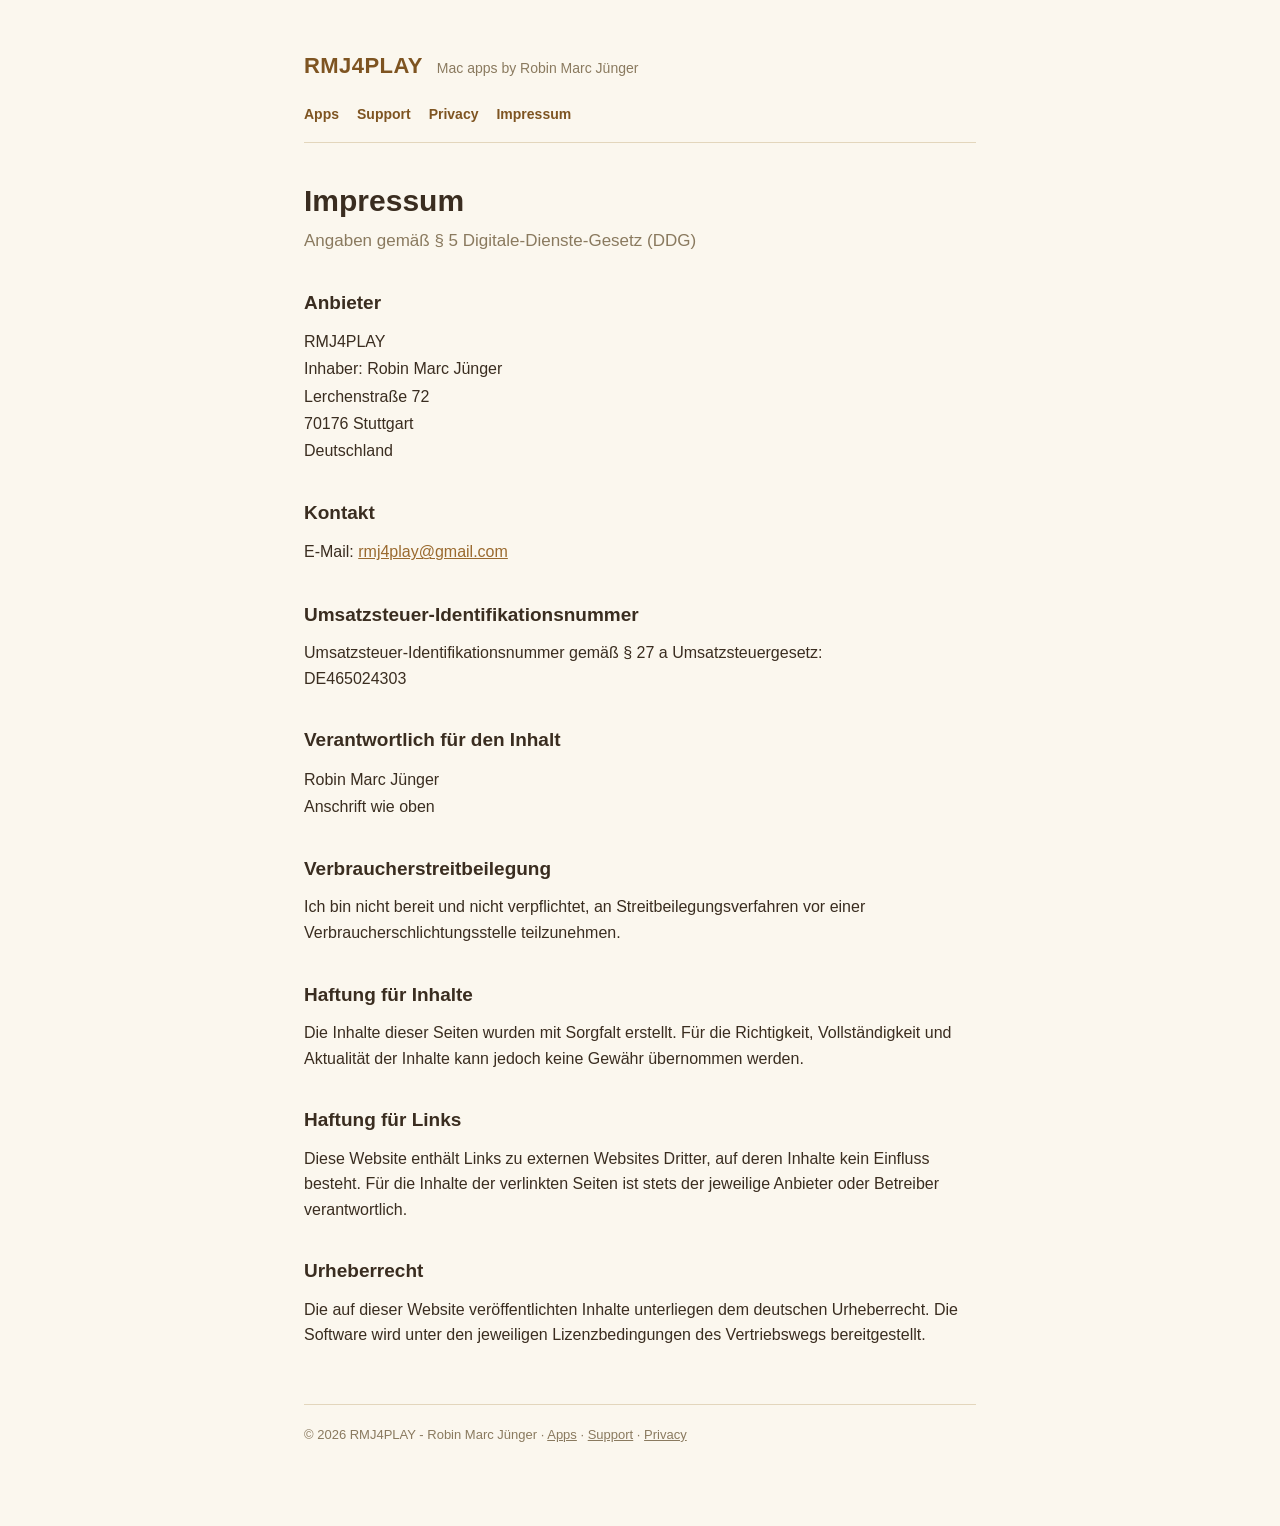
==== impressum.html @ 7f45880e "Add files via upload" ====
<!DOCTYPE html>
<html lang="de">
<head>
<meta charset="UTF-8">
<meta name="viewport" content="width=device-width, initial-scale=1">
<title>Impressum, RMJ4PLAY</title>
<link rel="stylesheet" href="style.css">
</head>
<body>
<div class="wrap">

  <header class="site">
    <a class="brand" href="index.html">RMJ4PLAY</a>
    <span class="tagline">Mac apps by Robin Marc Jünger</span>
  </header>

  <nav class="site">
    <a href="index.html">Apps</a>
    <a href="support.html">Support</a>
    <a href="privacy.html">Privacy</a>
    <a href="impressum.html">Impressum</a>
  </nav>

  <h1>Impressum</h1>
  <p class="lede">Angaben gemäß § 5 Digitale-Dienste-Gesetz (DDG)</p>

  <h2>Anbieter</h2>
  <address>
    RMJ4PLAY<br>
    Inhaber: Robin Marc Jünger<br>
    Lerchenstraße 72<br>
    70176 Stuttgart<br>
    Deutschland
  </address>

  <h2>Kontakt</h2>
  <address>
    E-Mail: <a href="mailto:rmj4play@gmail.com">rmj4play@gmail.com</a>
  </address>

  <h2>Umsatzsteuer-Identifikationsnummer</h2>
  <p>
    Umsatzsteuer-Identifikationsnummer gemäß § 27 a Umsatzsteuergesetz:<br>
    DE465024303
  </p>

  <h2>Verantwortlich für den Inhalt</h2>
  <address>
    Robin Marc Jünger<br>
    Anschrift wie oben
  </address>

  <h2>Verbraucherstreitbeilegung</h2>
  <p>
    Ich bin nicht bereit und nicht verpflichtet, an Streitbeilegungsverfahren
    vor einer Verbraucherschlichtungsstelle teilzunehmen.
  </p>

  <h2>Haftung für Inhalte</h2>
  <p>
    Die Inhalte dieser Seiten wurden mit Sorgfalt erstellt. Für die Richtigkeit,
    Vollständigkeit und Aktualität der Inhalte kann jedoch keine Gewähr
    übernommen werden.
  </p>

  <h2>Haftung für Links</h2>
  <p>
    Diese Website enthält Links zu externen Websites Dritter, auf deren Inhalte
    kein Einfluss besteht. Für die Inhalte der verlinkten Seiten ist stets der
    jeweilige Anbieter oder Betreiber verantwortlich.
  </p>

  <h2>Urheberrecht</h2>
  <p>
    Die auf dieser Website veröffentlichten Inhalte unterliegen dem deutschen
    Urheberrecht. Die Software wird unter den jeweiligen Lizenzbedingungen des
    Vertriebswegs bereitgestellt.
  </p>

  <footer class="site">
    © 2026 RMJ4PLAY - Robin Marc Jünger ·
    <a href="index.html">Apps</a> ·
    <a href="support.html">Support</a> ·
    <a href="privacy.html">Privacy</a>
  </footer>

</div>
</body>
</html>
---- style.css ----
/* RMJ4PLAY site styles.
   Self contained on purpose: no fonts, scripts, or trackers are loaded from
   anywhere, so the site itself collects nothing. */

:root {
  --paper: #FBF7EE;
  --paper-card: #F6EFE0;
  --paper-deep: #EFE5D0;
  --gold: #9A6A2F;
  --gold-soft: #C89B5E;
  --ink: #3A2D20;
  --bronze: #7E5421;
  --olive: #6C6F44;
  --line: #E3D6BC;
  --muted: #8A7A5F;
}

* { box-sizing: border-box; }

body {
  margin: 0;
  background: var(--paper);
  color: var(--ink);
  font-family: -apple-system, BlinkMacSystemFont, "Segoe UI", Roboto, sans-serif;
  line-height: 1.6;
  -webkit-font-smoothing: antialiased;
}

.wrap {
  max-width: 720px;
  margin: 0 auto;
  padding: 48px 24px 80px;
}

header.site {
  display: flex;
  align-items: baseline;
  gap: 14px;
  flex-wrap: wrap;
  margin-bottom: 8px;
}

.brand {
  font-size: 22px;
  font-weight: 700;
  letter-spacing: 0.02em;
  color: var(--bronze);
  text-decoration: none;
}

.tagline {
  color: var(--muted);
  font-size: 14px;
}

nav.site {
  margin: 20px 0 40px;
  padding-bottom: 16px;
  border-bottom: 1px solid var(--line);
  display: flex;
  gap: 18px;
  flex-wrap: wrap;
}

nav.site a {
  color: var(--bronze);
  text-decoration: none;
  font-size: 14px;
  font-weight: 600;
}

nav.site a:hover { color: var(--gold); text-decoration: underline; }

h1 {
  font-size: 30px;
  line-height: 1.2;
  margin: 0 0 8px;
  font-weight: 700;
}

h2 {
  font-size: 19px;
  margin: 34px 0 10px;
  font-weight: 700;
}

h3 {
  font-size: 15px;
  margin: 22px 0 6px;
  font-weight: 700;
  color: var(--bronze);
}

p { margin: 0 0 14px; }

.lede {
  font-size: 17px;
  color: var(--muted);
  margin-bottom: 32px;
}

a { color: var(--gold); }

.apps { display: grid; gap: 14px; margin: 28px 0 8px; }

.app {
  background: var(--paper-card);
  border: 1px solid var(--line);
  border-radius: 14px;
  padding: 18px 20px;
}

.app h2 { margin: 0 0 4px; font-size: 18px; }

.app p { margin: 0; color: var(--muted); font-size: 14.5px; }

.badge {
  display: inline-block;
  font-size: 11px;
  font-weight: 700;
  letter-spacing: 0.06em;
  text-transform: uppercase;
  color: var(--olive);
  background: rgba(108, 111, 68, 0.12);
  border-radius: 999px;
  padding: 3px 9px;
  margin-left: 8px;
  vertical-align: 2px;
}

.note {
  background: var(--paper-deep);
  border-radius: 12px;
  padding: 16px 18px;
  margin: 24px 0;
  font-size: 14.5px;
}

address {
  font-style: normal;
  line-height: 1.7;
}

.lang {
  font-size: 12px;
  letter-spacing: 0.1em;
  text-transform: uppercase;
  color: var(--muted);
  margin: 36px 0 10px;
  padding-top: 20px;
  border-top: 1px solid var(--line);
}

footer.site {
  margin-top: 56px;
  padding-top: 20px;
  border-top: 1px solid var(--line);
  font-size: 13px;
  color: var(--muted);
}

footer.site a { color: var(--muted); }

@media (prefers-color-scheme: dark) {
  :root {
    --paper: #23201B;
    --paper-card: #2C2820;
    --paper-deep: #332E25;
    --ink: #EFE6D6;
    --bronze: #D4A868;
    --line: #453D30;
    --muted: #A2957E;
    --gold: #D9A55F;
  }
}
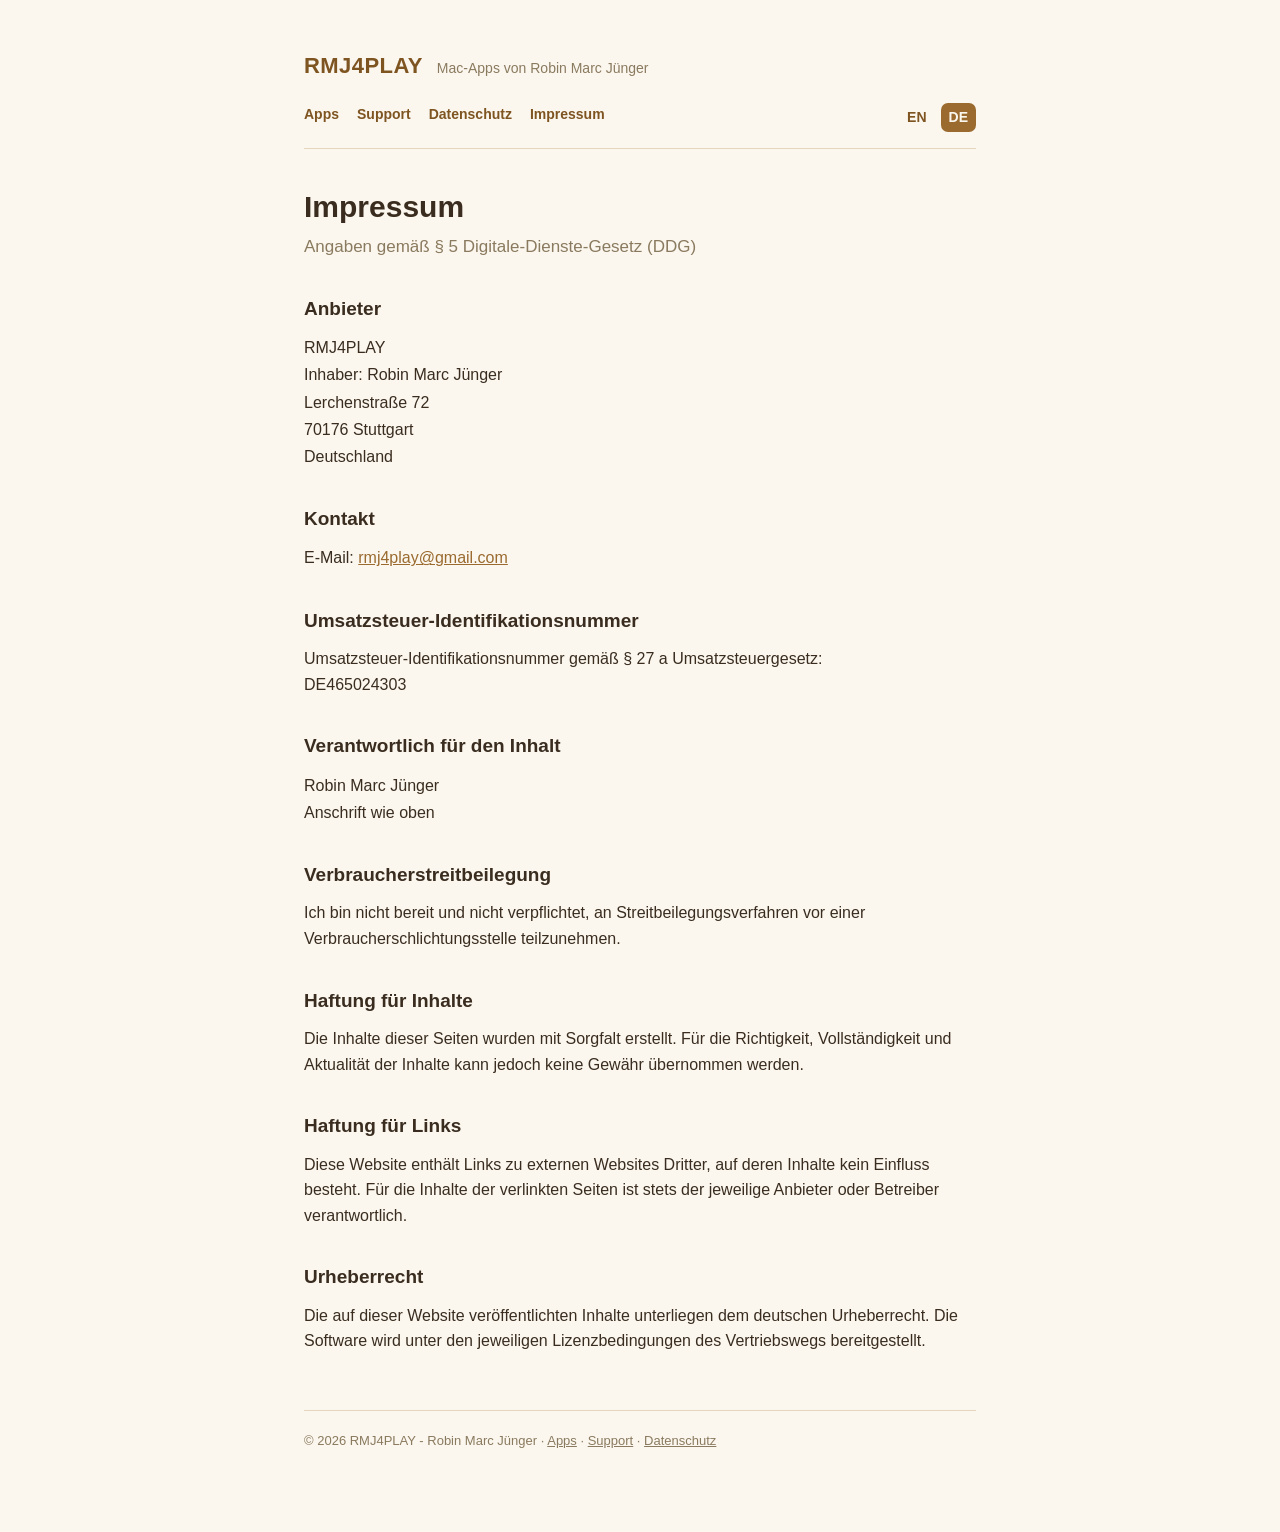
==== commit b7af91ba: "Add files via upload" ====
--- a/impressum.html
+++ b/impressum.html
@@ -10,15 +10,19 @@
 <div class="wrap">
 
   <header class="site">
-    <a class="brand" href="index.html">RMJ4PLAY</a>
-    <span class="tagline">Mac apps by Robin Marc Jünger</span>
+    <a class="brand" href="index-de.html">RMJ4PLAY</a>
+    <span class="tagline">Mac-Apps von Robin Marc Jünger</span>
   </header>
 
   <nav class="site">
-    <a href="index.html">Apps</a>
-    <a href="support.html">Support</a>
-    <a href="privacy.html">Privacy</a>
+    <a href="index-de.html">Apps</a>
+    <a href="support-de.html">Support</a>
+    <a href="privacy-de.html">Datenschutz</a>
     <a href="impressum.html">Impressum</a>
+    <span class="langswitch">
+      <a href="index.html">EN</a>
+      <a href="impressum.html" class="active">DE</a>
+    </span>
   </nav>
 
   <h1>Impressum</h1>
@@ -79,9 +83,9 @@
 
   <footer class="site">
     © 2026 RMJ4PLAY - Robin Marc Jünger ·
-    <a href="index.html">Apps</a> ·
-    <a href="support.html">Support</a> ·
-    <a href="privacy.html">Privacy</a>
+    <a href="index-de.html">Apps</a> ·
+    <a href="support-de.html">Support</a> ·
+    <a href="privacy-de.html">Datenschutz</a>
   </footer>
 
 </div>
--- a/style.css
+++ b/style.css
@@ -173,3 +173,32 @@
     --gold: #D9A55F;
   }
 }
+
+/* Language switch, top right. Text rather than flags: a language is not a
+   country, and German is not only spoken in Germany. */
+.langswitch {
+  margin-left: auto;
+  display: flex;
+  gap: 6px;
+  align-items: center;
+  font-size: 13px;
+}
+
+.langswitch a {
+  color: var(--muted);
+  text-decoration: none;
+  padding: 3px 8px;
+  border-radius: 7px;
+  font-weight: 600;
+}
+
+.langswitch a:hover { color: var(--bronze); background: var(--paper-deep); }
+
+.langswitch a.active {
+  color: var(--paper);
+  background: var(--gold);
+}
+
+@media (prefers-color-scheme: dark) {
+  .langswitch a.active { color: #23201B; }
+}
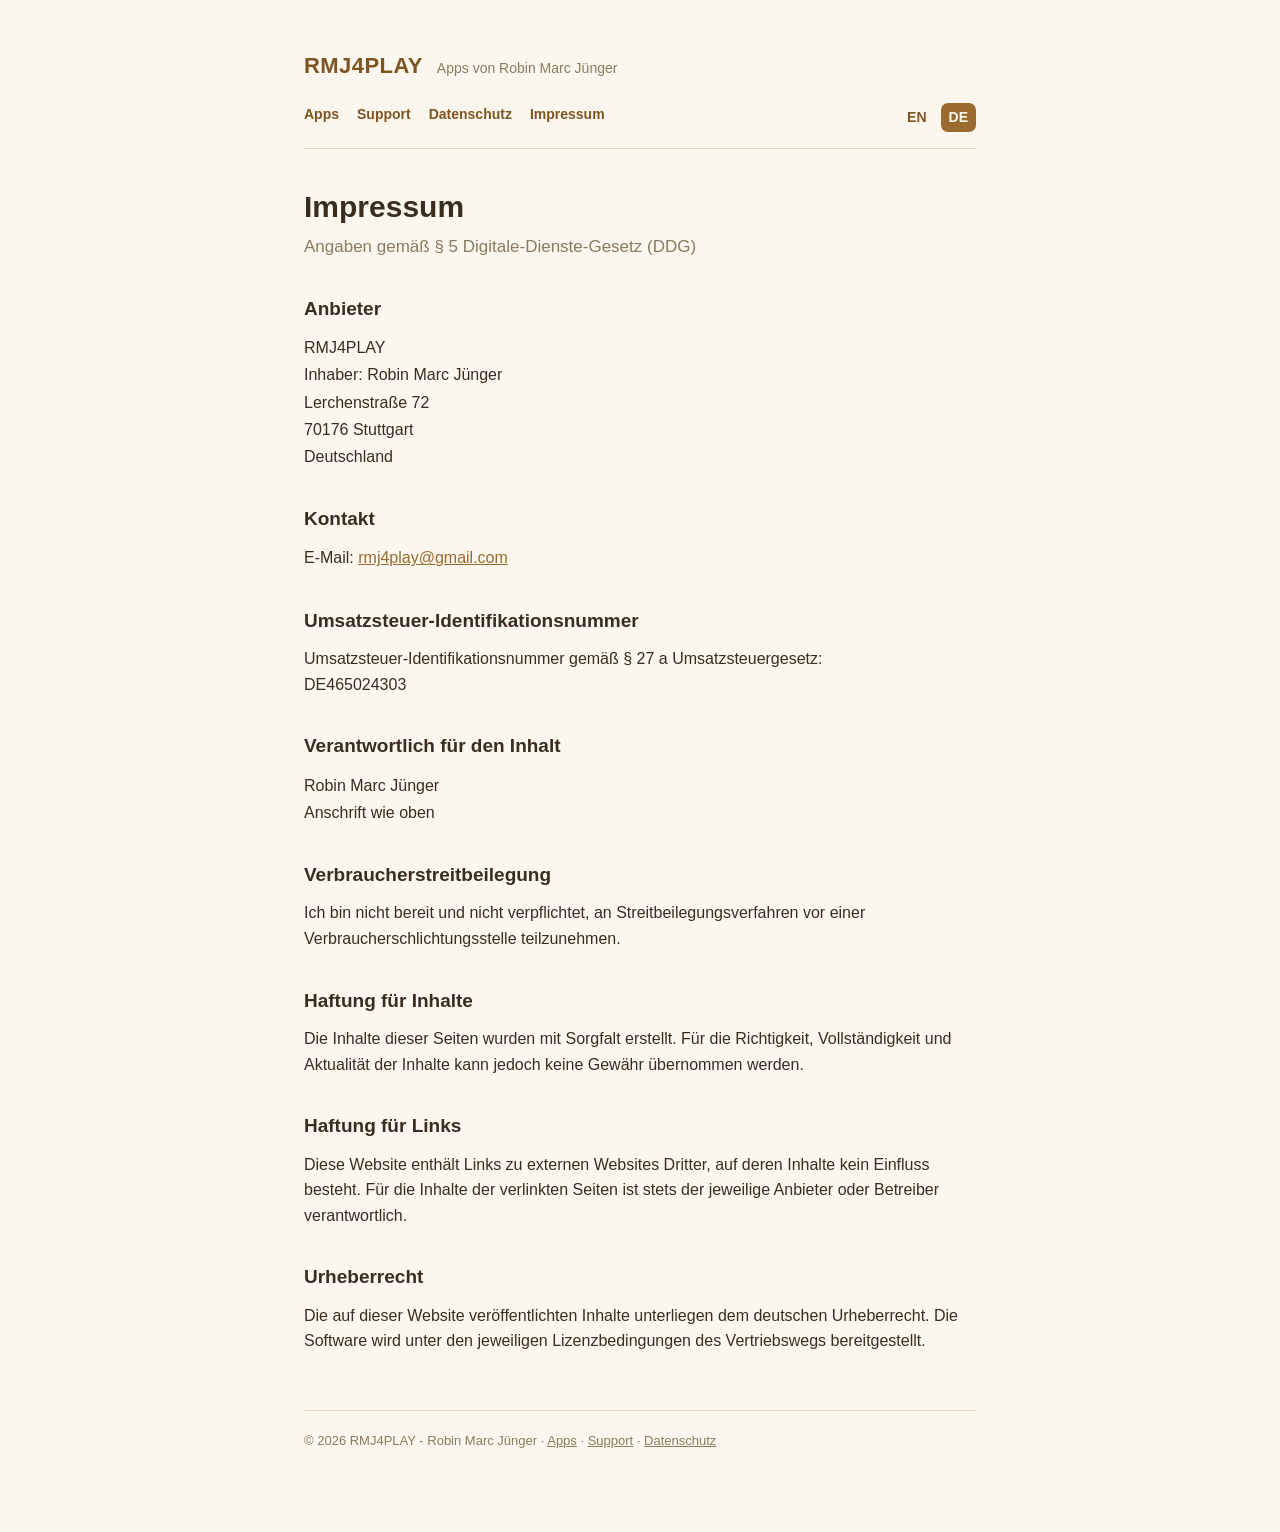
==== commit cf37a369: "Add files via upload" ====
--- a/impressum.html
+++ b/impressum.html
@@ -11,7 +11,7 @@
 
   <header class="site">
     <a class="brand" href="index-de.html">RMJ4PLAY</a>
-    <span class="tagline">Mac-Apps von Robin Marc Jünger</span>
+    <span class="tagline">Apps von Robin Marc Jünger</span>
   </header>
 
   <nav class="site">
@@ -20,7 +20,7 @@
     <a href="privacy-de.html">Datenschutz</a>
     <a href="impressum.html">Impressum</a>
     <span class="langswitch">
-      <a href="index.html">EN</a>
+      <a href="imprint.html">EN</a>
       <a href="impressum.html" class="active">DE</a>
     </span>
   </nav>
--- a/style.css
+++ b/style.css
@@ -114,6 +114,9 @@
 
 .app p { margin: 0; color: var(--muted); font-size: 14.5px; }
 
+.app p.get { margin-top: 10px; color: var(--ink); font-size: 14px; }
+.app p.get a { font-weight: 600; }
+
 .badge {
   display: inline-block;
   font-size: 11px;
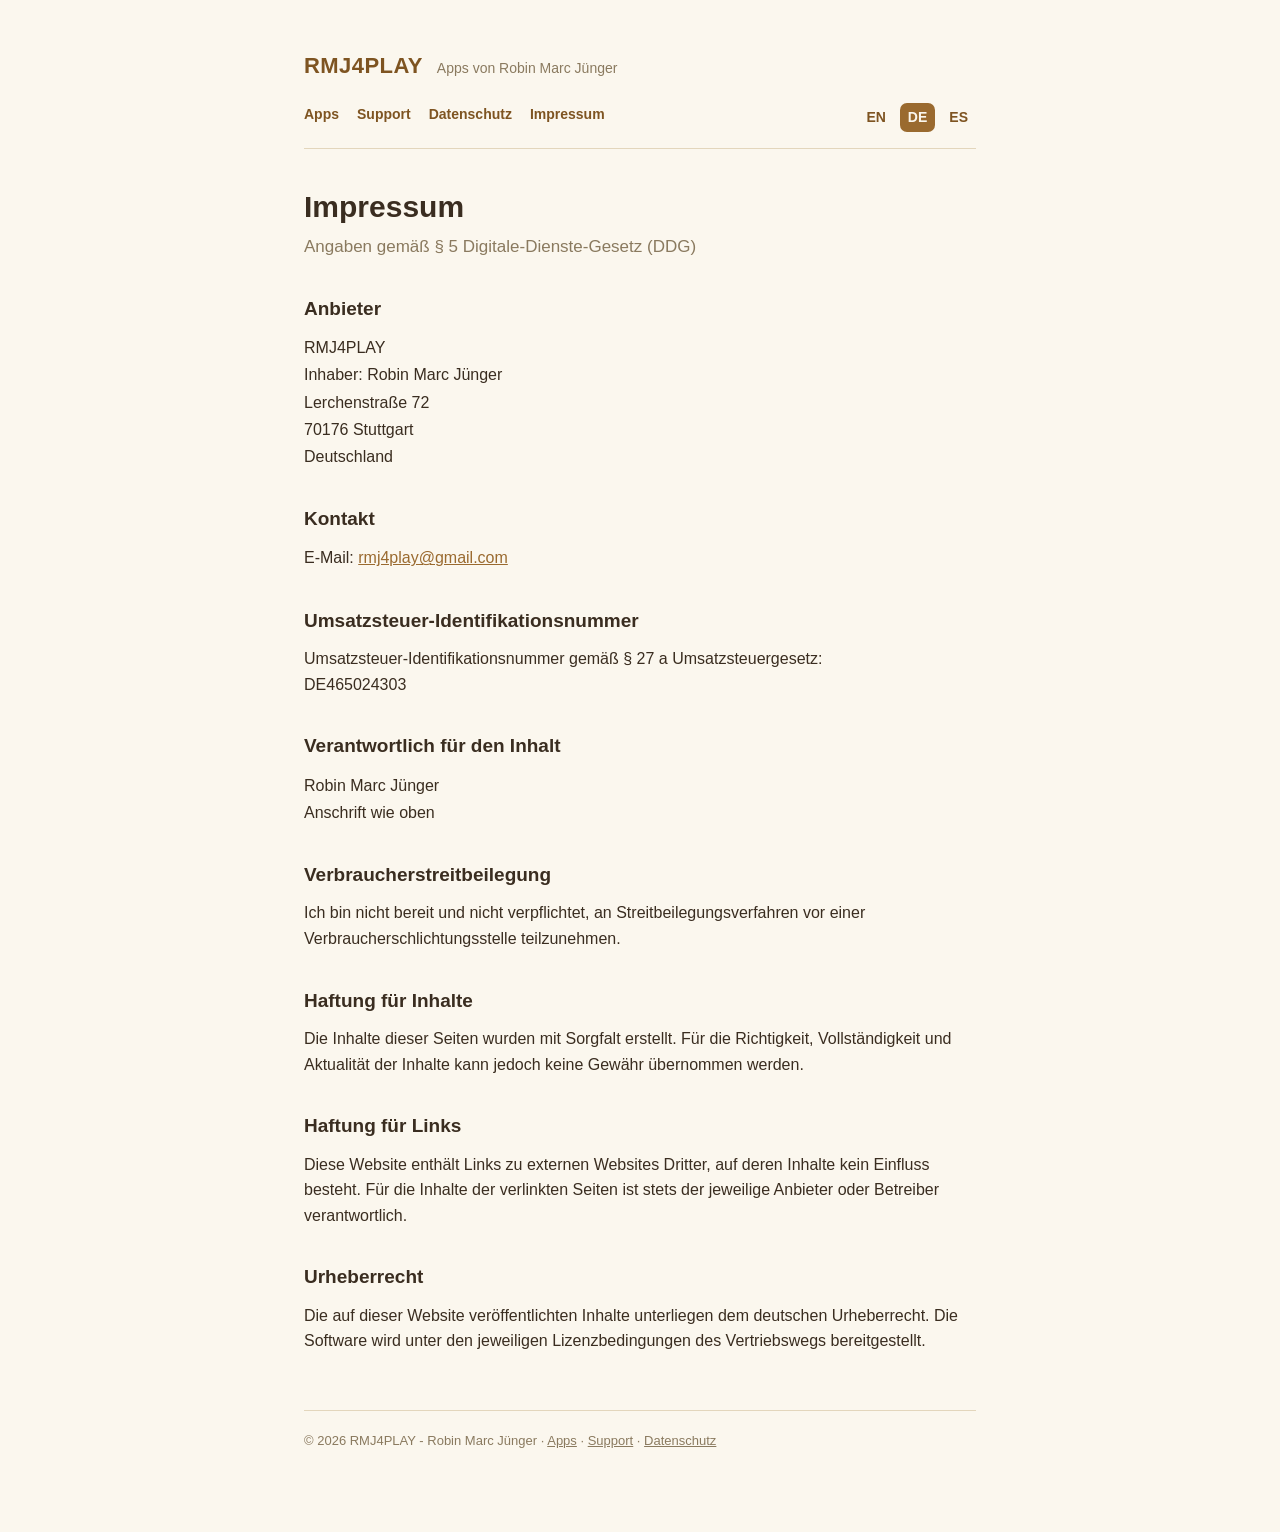
==== commit 29540027: "Add files via upload" ====
--- a/impressum.html
+++ b/impressum.html
@@ -22,6 +22,7 @@
     <span class="langswitch">
       <a href="imprint.html">EN</a>
       <a href="impressum.html" class="active">DE</a>
+      <a href="aviso-legal.html">ES</a>
     </span>
   </nav>
 
--- a/style.css
+++ b/style.css
@@ -117,6 +117,19 @@
 .app p.get { margin-top: 10px; color: var(--ink); font-size: 14px; }
 .app p.get a { font-weight: 600; }
 
+.platform {
+  display: inline-block;
+  font-size: 11px;
+  font-weight: 600;
+  letter-spacing: 0.04em;
+  color: var(--bronze);
+  border: 1px solid var(--line);
+  border-radius: 999px;
+  padding: 2px 8px;
+  margin-left: 6px;
+  vertical-align: 2px;
+}
+
 .badge {
   display: inline-block;
   font-size: 11px;
